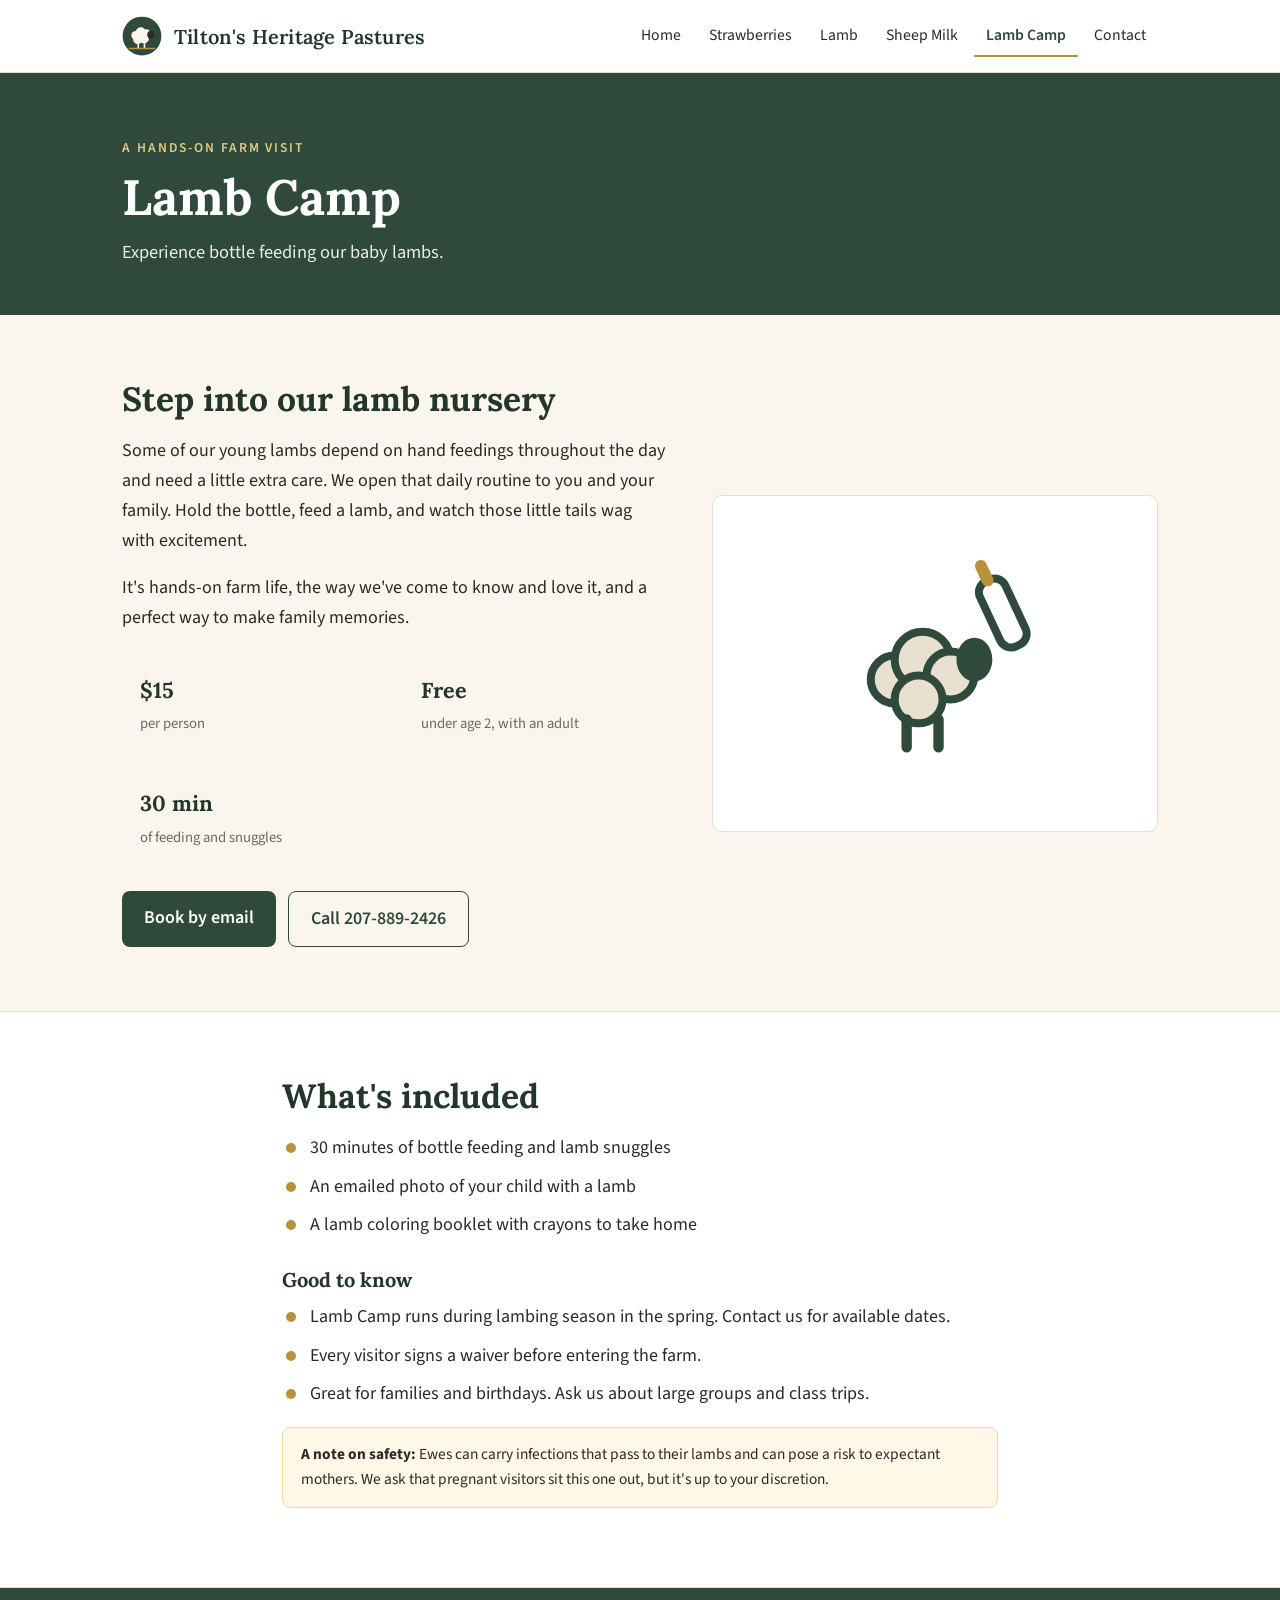
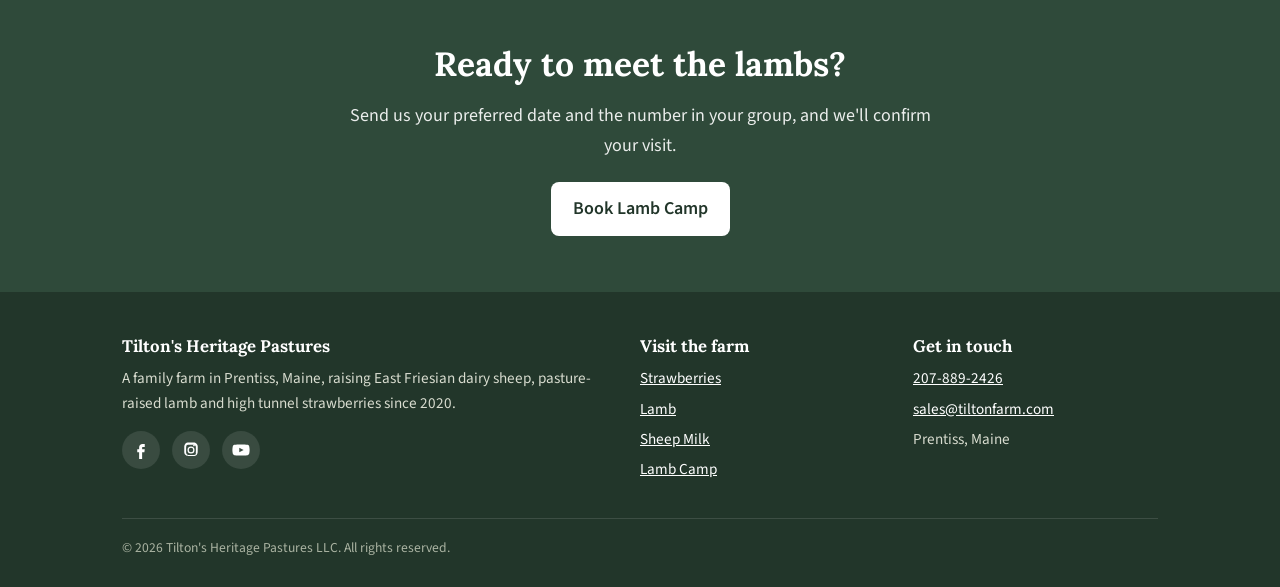
==== lamb-camp.html @ 11d46650 "Launch tiltonfarm.com site Co-Authored-By: Claude Opus 5.5 <noreply@anthropic.com> Claude-Session: h" ====
<!DOCTYPE html>
<html lang="en">
<head>
<meta charset="utf-8">
<meta name="viewport" content="width=device-width, initial-scale=1">
<title>Lamb Camp | Bottle Feed Baby Lambs | Tilton's Heritage Pastures</title>
<meta name="description" content="Bottle feed baby lambs at Lamb Camp at Tilton's Heritage Pastures in Prentiss, Maine. $15 per person.">

<link rel="icon" href="img/favicon.svg" type="image/svg+xml">
<link rel="preconnect" href="https://fonts.googleapis.com"><link rel="preconnect" href="https://fonts.gstatic.com" crossorigin>
<link href="https://fonts.googleapis.com/css2?family=Lora:wght@500;600&family=Source+Sans+3:wght@400;600&display=swap" rel="stylesheet">
<link rel="stylesheet" href="css/style.css">
</head>
<body>
<header class="site-header">
  <div class="wrap">
    <a class="brand" href="index.html"><svg width="40" height="40" viewBox="0 0 64 64" xmlns="http://www.w3.org/2000/svg" aria-hidden="true"><circle cx="32" cy="32" r="31" fill="#2f4a3a"/><g fill="#faf6ee"><circle cx="22" cy="31" r="7"/><circle cx="30" cy="26" r="8"/><circle cx="39" cy="28" r="7"/><circle cx="35" cy="36" r="8"/><circle cx="25" cy="38" r="7"/></g><ellipse cx="46" cy="30" rx="5.5" ry="6.5" fill="#2a2a26"/><g stroke="#faf6ee" stroke-width="2.6" stroke-linecap="round"><path d="M26 44v7M36 44v7"/></g><path d="M12 52h40" stroke="#b8913a" stroke-width="2.4" stroke-linecap="round"/></svg><span>Tilton's Heritage Pastures</span></a>
    <button class="menu-btn" aria-expanded="false" aria-controls="nav">Menu</button>
    <nav class="nav" id="nav"><a href="index.html">Home</a><a href="strawberries.html">Strawberries</a><a href="lamb.html">Lamb</a><a href="sheep-milk.html">Sheep Milk</a><a href="lamb-camp.html" aria-current="page">Lamb Camp</a><a href="contact.html">Contact</a></nav>
  </div>
</header>
<main>
<div class="page-head"><div class="wrap"><span class="eyebrow">A hands-on farm visit</span><h1>Lamb Camp</h1><p>Experience bottle feeding our baby lambs.</p></div></div>
<section>
  <div class="wrap split">
    <div>
      <h2>Step into our lamb nursery</h2>
      <p>Some of our young lambs depend on hand feedings throughout the day and need a little extra care. We open that daily routine to you and your family. Hold the bottle, feed a lamb, and watch those little tails wag with excitement.</p>
      <p>It's hands-on farm life, the way we've come to know and love it, and a perfect way to make family memories.</p>
      <div class="facts">
        <div class="fact"><b>$15</b><span>per person</span></div>
        <div class="fact"><b>Free</b><span>under age 2, with an adult</span></div>
        <div class="fact"><b>30 min</b><span>of feeding and snuggles</span></div>
      </div>
      <div class="actions"><a class="btn" href="mailto:sales@tiltonfarm.com?subject=Lamb%20Camp%20booking">Book by email</a><a class="btn ghost" href="tel:+12078892426">Call 207-889-2426</a></div>
    </div>
    <div class="art"><svg viewBox="0 0 64 64" class="icon" aria-hidden="true"><g fill="#e9e1cf" stroke="#2f4a3a" stroke-width="2"><circle cx="22" cy="36" r="6"/><circle cx="29" cy="31" r="7"/><circle cx="36" cy="35" r="6"/><circle cx="28" cy="41" r="6"/></g><ellipse cx="42" cy="31" rx="4.5" ry="5.5" fill="#2f4a3a"/><path d="M25 46v7M33 46v7" stroke="#2f4a3a" stroke-width="2.6" stroke-linecap="round"/><g transform="rotate(-25 50 20)"><rect x="46" y="10" width="7" height="18" rx="3" fill="#fff" stroke="#2f4a3a" stroke-width="2"/><path d="M49.5 6v4" stroke="#b8913a" stroke-width="3" stroke-linecap="round"/></g></svg></div>
  </div>
</section>
<section class="alt">
  <div class="wrap narrow">
    <h2>What's included</h2>
    <ul class="ticks">
      <li>30 minutes of bottle feeding and lamb snuggles</li>
      <li>An emailed photo of your child with a lamb</li>
      <li>A lamb coloring booklet with crayons to take home</li>
    </ul>
    <h3 style="margin-top:28px">Good to know</h3>
    <ul class="ticks">
      <li>Lamb Camp runs during lambing season in the spring. Contact us for available dates.</li>
      <li>Every visitor signs a waiver before entering the farm.</li>
      <li>Great for families and birthdays. Ask us about large groups and class trips.</li>
    </ul>
    <p class="note"><b>A note on safety:</b> Ewes can carry infections that pass to their lambs and can pose a risk to expectant mothers. We ask that pregnant visitors sit this one out, but it's up to your discretion.</p>
  </div>
</section>
<div class="band"><div class="wrap"><h2>Ready to meet the lambs?</h2><p>Send us your preferred date and the number in your group, and we'll confirm your visit.</p><a class="btn light" href="mailto:sales@tiltonfarm.com?subject=Lamb%20Camp%20booking">Book Lamb Camp</a></div></div>
</main>
<footer class="site-footer">
  <div class="wrap">
    <div class="foot-grid">
      <div>
        <h3>Tilton's Heritage Pastures</h3>
        <p>A family farm in Prentiss, Maine, raising East Friesian dairy sheep, pasture-raised lamb and high tunnel strawberries since 2020.</p>
        <div class="social">
<a href="https://www.facebook.com/Tiltonhp/" aria-label="Facebook" rel="noopener"><svg viewBox="0 0 24 24"><path d="M14 8h3V4h-3c-2.8 0-4.5 1.8-4.5 4.6V11H7v4h2.5v9h4v-9h3l.5-4h-3.5V8.8c0-.5.3-.8.5-.8z"/></svg></a>
<a href="https://www.instagram.com/tiltonfarm" aria-label="Instagram" rel="noopener"><svg viewBox="0 0 24 24"><path d="M12 7.3A4.7 4.7 0 1 0 16.7 12 4.7 4.7 0 0 0 12 7.3zm0 7.7a3 3 0 1 1 3-3 3 3 0 0 1-3 3zm5-8.9a1.1 1.1 0 1 1-1.1-1.1A1.1 1.1 0 0 1 17 6.1zM21 7.5c-.1-1.5-.4-2.8-1.5-3.9S17 2.1 15.5 2C13.9 2 10 2 8.5 2 7 2.1 5.6 2.4 4.5 3.5S3.1 6 3 7.5C3 9.1 3 13 3 14.5c.1 1.5.4 2.8 1.5 3.9S7 19.9 8.5 20h7c1.5-.1 2.8-.4 3.9-1.5s1.4-2.4 1.5-3.9c.1-1.6.1-5.5.1-7.1zm-2 9.3a2.9 2.9 0 0 1-1.6 1.6c-1.1.4-3.8.3-5 .3s-3.9.1-5-.3a2.9 2.9 0 0 1-1.6-1.6c-.4-1.1-.3-3.8-.3-5s-.1-3.9.3-5A2.9 2.9 0 0 1 6.6 5.2c1.1-.4 3.8-.3 5-.3s3.9-.1 5 .3a2.9 2.9 0 0 1 1.6 1.6c.4 1.1.3 3.8.3 5s.1 3.9-.3 5z"/></svg></a>
<a href="https://www.youtube.com/channel/UCOa9P4OxR12sN200_mSr3ZQ" aria-label="YouTube" rel="noopener"><svg viewBox="0 0 24 24"><path d="M23 7.2a3 3 0 0 0-2.1-2.1C19 4.6 12 4.6 12 4.6s-7 0-8.9.5A3 3 0 0 0 1 7.2 31 31 0 0 0 .5 12 31 31 0 0 0 1 16.8a3 3 0 0 0 2.1 2.1c1.9.5 8.9.5 8.9.5s7 0 8.9-.5a3 3 0 0 0 2.1-2.1 31 31 0 0 0 .5-4.8 31 31 0 0 0-.5-4.8zM9.7 15V9l5.8 3z"/></svg></a>
</div>
      </div>
      <div>
        <h3>Visit the farm</h3>
        <ul><li><a href="strawberries.html">Strawberries</a></li><li><a href="lamb.html">Lamb</a></li><li><a href="sheep-milk.html">Sheep Milk</a></li><li><a href="lamb-camp.html">Lamb Camp</a></li></ul>
      </div>
      <div>
        <h3>Get in touch</h3>
        <ul>
          <li><a href="tel:+12078892426">207-889-2426</a></li>
          <li><a href="mailto:sales@tiltonfarm.com">sales@tiltonfarm.com</a></li>
          <li>Prentiss, Maine</li>
        </ul>
      </div>
    </div>
    <div class="copy">&copy; <span id="yr">2026</span> Tilton's Heritage Pastures LLC. All rights reserved.</div>
  </div>
</footer>
<script>
document.getElementById('yr').textContent=new Date().getFullYear();
var b=document.querySelector('.menu-btn'),n=document.getElementById('nav');
if(b){b.addEventListener('click',function(){var o=n.classList.toggle('open');b.setAttribute('aria-expanded',o)})}
</script>
</body>
</html>
---- css/style.css ----
:root{
  --green:#2f4a3a;
  --green-dark:#22362a;
  --cream:#faf6ee;
  --paper:#ffffff;
  --ink:#2a2a26;
  --muted:#6b6a62;
  --wheat:#b8913a;
  --berry:#b33a3a;
  --line:#e6dfcf;
  --radius:10px;
  --serif:"Lora",Georgia,"Times New Roman",serif;
  --sans:"Source Sans 3","Segoe UI",Helvetica,Arial,sans-serif;
}
*{box-sizing:border-box}
html{scroll-behavior:smooth}
body{margin:0;background:var(--cream);color:var(--ink);font-family:var(--sans);font-size:18px;line-height:1.65}
img{max-width:100%;display:block}
a{color:var(--green)}
h1,h2,h3{font-family:var(--serif);color:var(--green-dark);line-height:1.2;margin:0 0 .5em}
h1{font-size:clamp(2rem,4.5vw,3.1rem)}
h2{font-size:clamp(1.6rem,3vw,2.1rem)}
h3{font-size:1.25rem}
p{margin:0 0 1em}
.wrap{max-width:1080px;margin:0 auto;padding:0 22px}
.narrow{max-width:760px}

/* Header */
.site-header{background:var(--paper);border-bottom:1px solid var(--line);position:sticky;top:0;z-index:20}
.site-header .wrap{display:flex;align-items:center;justify-content:space-between;gap:16px;min-height:72px}
.brand{display:flex;align-items:center;gap:12px;text-decoration:none;color:var(--green-dark)}
.brand img{width:40px;height:40px}
.brand span{font-family:var(--serif);font-size:1.25rem;font-weight:600;letter-spacing:.2px}
.nav{display:flex;gap:4px;flex-wrap:wrap}
.nav a{text-decoration:none;color:var(--ink);padding:8px 12px;border-radius:6px;font-size:.98rem}
.nav a:hover{background:var(--cream)}
.nav a[aria-current="page"]{color:var(--green);font-weight:600;box-shadow:inset 0 -2px 0 var(--wheat);border-radius:0}
.menu-btn{display:none;background:none;border:1px solid var(--line);border-radius:6px;padding:8px 12px;font:inherit;cursor:pointer}
@media (max-width:860px){
  .menu-btn{display:block}
  .nav{display:none;position:absolute;left:0;right:0;top:72px;background:var(--paper);flex-direction:column;padding:8px 16px 16px;border-bottom:1px solid var(--line)}
  .nav.open{display:flex}
  .nav a{padding:12px 8px;border-bottom:1px solid var(--line)}
}

/* Hero */
.hero{position:relative;min-height:62vh;background-position:70% 40%!important;display:flex;align-items:flex-end;color:#fff;background:#3c4a3e center/cover no-repeat}
.hero::after{content:"";position:absolute;inset:0;background:linear-gradient(90deg,rgba(20,30,22,.78) 0%,rgba(20,30,22,.45) 45%,rgba(20,30,22,.05) 75%),linear-gradient(180deg,rgba(0,0,0,0) 50%,rgba(20,30,22,.5))}
.hero .wrap{width:100%;position:relative;z-index:1;padding-bottom:56px;padding-top:120px}
.hero h1{color:#fff;margin-bottom:.25em}
.hero p{font-size:1.2rem;max-width:620px;opacity:.95}
.page-head{background:var(--green);color:#fff;padding:64px 0 48px}
.page-head h1{color:#fff;margin-bottom:.2em}
.page-head p{opacity:.9;font-size:1.15rem;margin:0;max-width:640px}
.eyebrow{font-size:.85rem;letter-spacing:.14em;text-transform:uppercase;color:var(--wheat);font-weight:600;margin-bottom:.6em;display:block}
.page-head .eyebrow{color:#e3c983}

/* Sections */
section{padding:64px 0}
section.alt{background:var(--paper);border-top:1px solid var(--line);border-bottom:1px solid var(--line)}
.grid{display:grid;gap:22px}
.cards{grid-template-columns:repeat(auto-fit,minmax(220px,1fr))}
.card{background:var(--paper);border:1px solid var(--line);border-radius:var(--radius);padding:26px 22px;text-decoration:none;color:inherit;display:flex;flex-direction:column;transition:transform .15s,box-shadow .15s}
a.card:hover{transform:translateY(-3px);box-shadow:0 10px 24px rgba(40,50,40,.08)}
.card .icon{width:56px;height:56px;margin-bottom:14px}
.card p{color:var(--muted);font-size:.98rem;flex:1}
.card .more{color:var(--green);font-weight:600;font-size:.95rem}
.split{display:grid;grid-template-columns:1.1fr .9fr;gap:44px;align-items:center}
@media (max-width:820px){.split{grid-template-columns:1fr}}
.photo{border-radius:var(--radius);overflow:hidden;box-shadow:0 12px 28px rgba(40,50,40,.12)}
.art{background:var(--paper);border:1px solid var(--line);border-radius:var(--radius);padding:40px;display:flex;align-items:center;justify-content:center}
.art svg{width:min(260px,70%);height:auto}
.verse{font-family:var(--serif);font-style:italic;font-size:1.2rem;color:var(--green-dark);border-left:3px solid var(--wheat);padding:4px 0 4px 20px;margin:28px 0 0}
.verse cite{display:block;font-style:normal;font-family:var(--sans);font-size:.9rem;color:var(--muted);margin-top:6px}
ul.ticks{list-style:none;padding:0;margin:0 0 1em}
ul.ticks li{padding-left:28px;position:relative;margin-bottom:.5em}
ul.ticks li::before{content:"";position:absolute;left:4px;top:.55em;width:10px;height:10px;border-radius:50%;background:var(--wheat)}
.facts{display:grid;grid-template-columns:repeat(auto-fit,minmax(180px,1fr));gap:16px;margin:24px 0}
.fact{background:var(--cream);border-radius:8px;padding:16px 18px}
.fact b{display:block;font-family:var(--serif);font-size:1.35rem;color:var(--green-dark)}
.fact span{color:var(--muted);font-size:.92rem}
.note{background:#fff8e6;border:1px solid #ecd9a6;border-radius:8px;padding:14px 18px;font-size:.96rem}

/* Buttons */
.btn{display:inline-block;background:var(--green);color:#fff;text-decoration:none;padding:12px 22px;border-radius:8px;font-weight:600;border:0;font:inherit;font-weight:600;cursor:pointer}
.btn:hover{background:var(--green-dark)}
.btn.light{background:#fff;color:var(--green-dark)}
.btn.ghost{background:transparent;color:var(--green);border:1.5px solid var(--green)}
.actions{display:flex;gap:12px;flex-wrap:wrap;margin-top:18px}

/* CTA band */
.band{background:var(--green);color:#fff;text-align:center;padding:56px 0}
.band h2{color:#fff}
.band p{opacity:.9;max-width:600px;margin:0 auto 1.2em}

/* Footer */
.site-footer{background:var(--green-dark);color:#d8dccf;padding:44px 0 28px;font-size:.95rem}
.site-footer a{color:#fff}
.foot-grid{display:grid;grid-template-columns:2fr 1fr 1fr;gap:28px}
@media (max-width:720px){.foot-grid{grid-template-columns:1fr}}
.site-footer h3{color:#fff;font-size:1.05rem;margin-bottom:.6em}
.site-footer ul{list-style:none;padding:0;margin:0}
.site-footer li{margin-bottom:.35em}
.social{display:flex;gap:12px;margin-top:10px}
.social a{display:inline-flex;width:38px;height:38px;border-radius:50%;background:rgba(255,255,255,.1);align-items:center;justify-content:center}
.social svg{width:18px;height:18px;fill:#fff}
.copy{border-top:1px solid rgba(255,255,255,.12);margin-top:30px;padding-top:18px;font-size:.85rem;color:#aab3a2}

/* Forms (letter of intent) */
form .row{display:grid;grid-template-columns:1fr 1fr;gap:16px}
@media (max-width:640px){form .row{grid-template-columns:1fr}}
label{display:block;font-weight:600;font-size:.95rem;margin-bottom:4px}
input,select,textarea{width:100%;font:inherit;font-size:1rem;padding:10px 12px;border:1px solid #cfc7b4;border-radius:8px;background:#fff;color:var(--ink)}
input:focus,select:focus,textarea:focus{outline:2px solid var(--wheat);border-color:var(--wheat)}
.field{margin-bottom:16px}
.hint{font-size:.85rem;color:var(--muted);font-weight:400}
table.products{width:100%;border-collapse:collapse;margin:8px 0 18px;background:#fff}
table.products th,table.products td{border:1px solid var(--line);padding:10px;text-align:left;vertical-align:top;font-size:.96rem}
table.products th{background:var(--cream);font-weight:600}
table.products input{padding:8px}
@media (max-width:640px){
  table.products thead{display:none}
  table.products tr{display:block;border:1px solid var(--line);margin-bottom:12px}
  table.products td{display:block;border:0;border-bottom:1px solid var(--line)}
  table.products td::before{content:attr(data-label);display:block;font-weight:600;font-size:.85rem;color:var(--muted)}
}
.check{display:flex;gap:10px;align-items:flex-start;font-weight:400}
.check input{width:auto;margin-top:6px}
.letter{background:#fff;border:1px solid var(--line);border-radius:var(--radius);padding:44px;font-family:var(--serif);font-size:16px;line-height:1.6}
.letter h2{font-size:1.5rem;text-align:center}
.letter .head{text-align:center;margin-bottom:24px;font-family:var(--sans);font-size:.92rem;color:var(--muted)}
.letter table{width:100%;border-collapse:collapse;font-family:var(--sans);font-size:.9rem;margin:10px 0 18px}
.letter th,.letter td{border:1px solid #bbb;padding:7px 9px;text-align:left}
.sig{font-family:"Brush Script MT","Segoe Script",cursive;font-size:1.6rem}
.hidden{display:none}

@media print{
  .site-header,.site-footer,.no-print,.page-head{display:none!important}
  body{background:#fff;font-size:12pt}
  section{padding:0}
  .letter{border:0;padding:0}
}
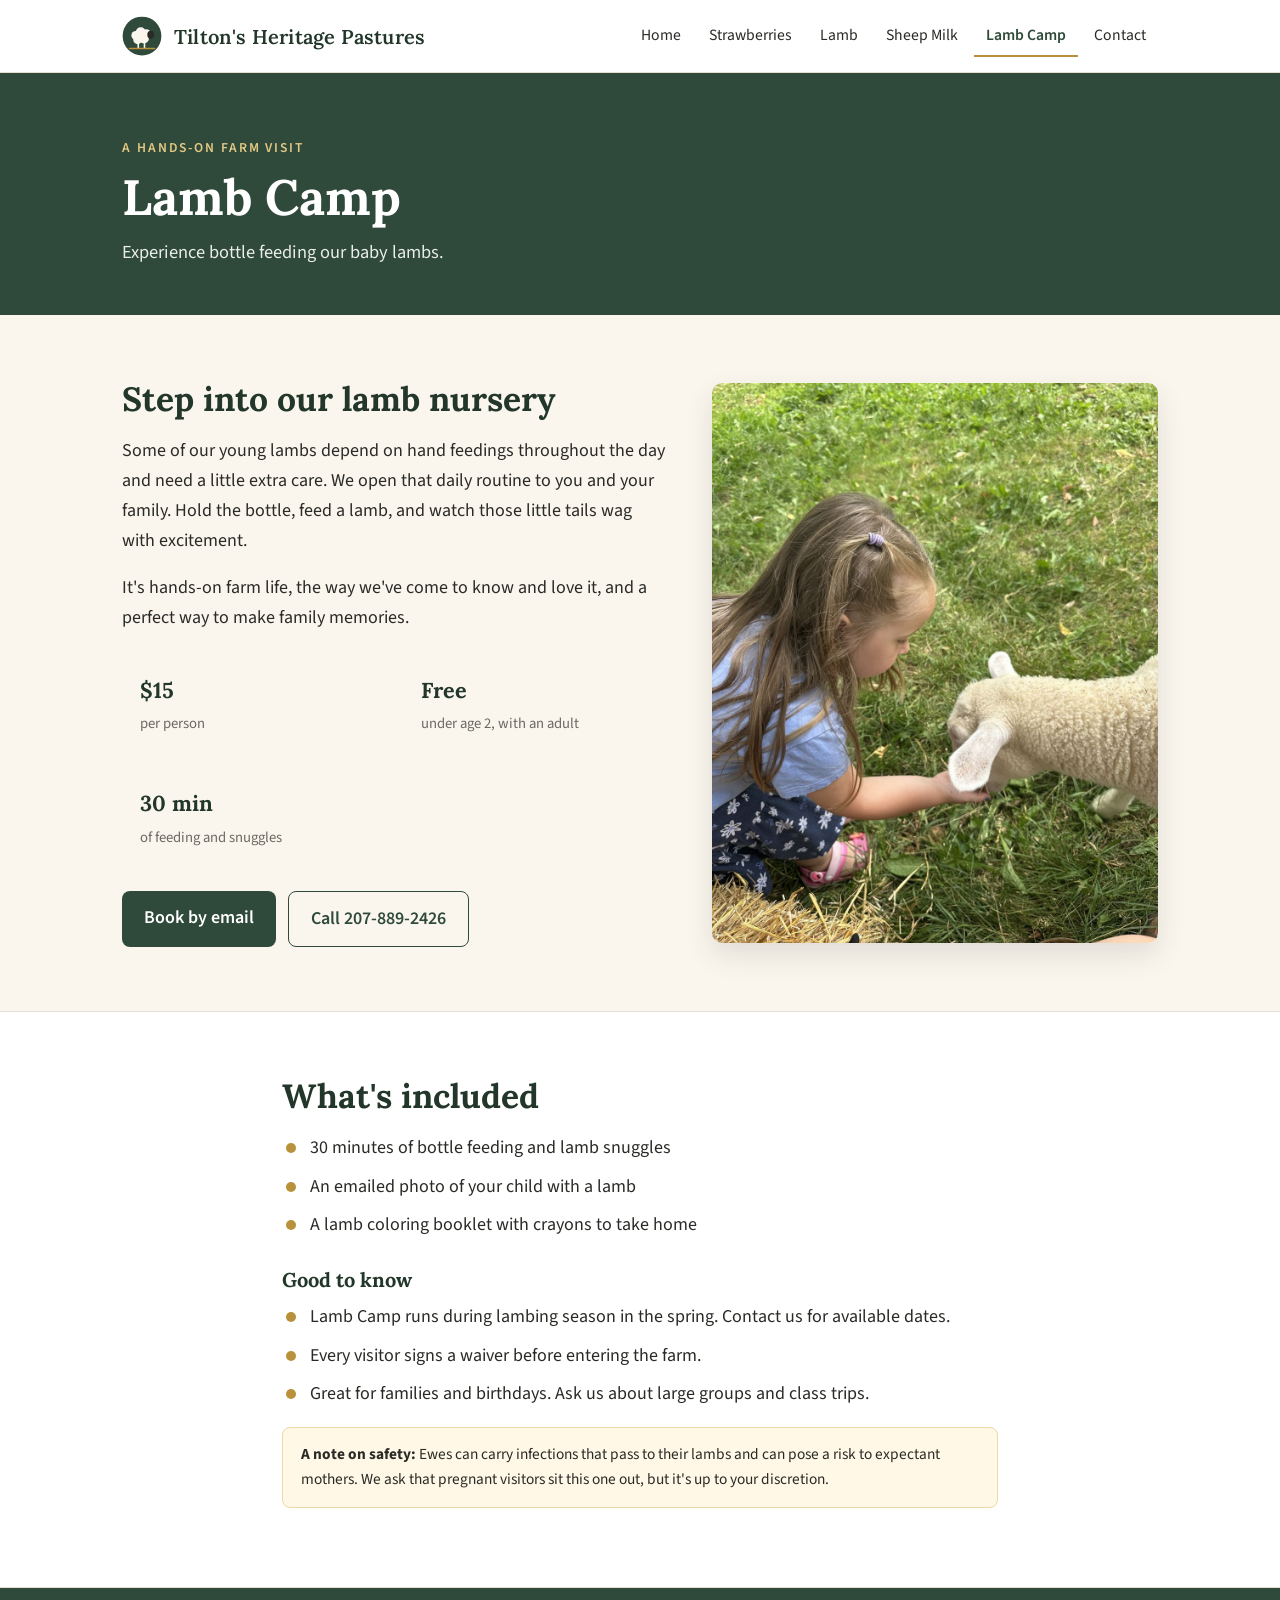
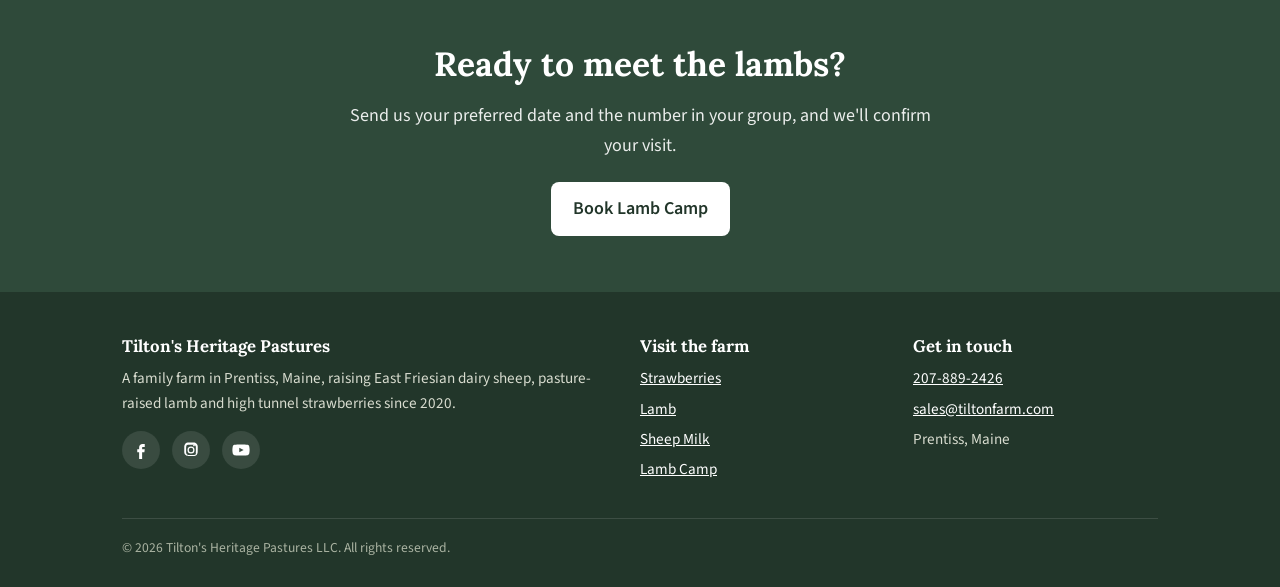
==== commit 232e815a: "Add farm photos to Lamb Camp, Sheep Milk, Lamb and Home pages Co-Authored-By: Claude Opus 5.5 <norep" ====
--- a/lamb-camp.html
+++ b/lamb-camp.html
@@ -34,7 +34,7 @@
       </div>
       <div class="actions"><a class="btn" href="mailto:sales@tiltonfarm.com?subject=Lamb%20Camp%20booking">Book by email</a><a class="btn ghost" href="tel:+12078892426">Call 207-889-2426</a></div>
     </div>
-    <div class="art"><svg viewBox="0 0 64 64" class="icon" aria-hidden="true"><g fill="#e9e1cf" stroke="#2f4a3a" stroke-width="2"><circle cx="22" cy="36" r="6"/><circle cx="29" cy="31" r="7"/><circle cx="36" cy="35" r="6"/><circle cx="28" cy="41" r="6"/></g><ellipse cx="42" cy="31" rx="4.5" ry="5.5" fill="#2f4a3a"/><path d="M25 46v7M33 46v7" stroke="#2f4a3a" stroke-width="2.6" stroke-linecap="round"/><g transform="rotate(-25 50 20)"><rect x="46" y="10" width="7" height="18" rx="3" fill="#fff" stroke="#2f4a3a" stroke-width="2"/><path d="M49.5 6v4" stroke="#b8913a" stroke-width="3" stroke-linecap="round"/></g></svg></div>
+    <div class="photo"><img src="img/lamb-camp-feeding.jpg" alt="A young visitor feeding one of our lambs at Lamb Camp" loading="lazy"></div>
   </div>
 </section>
 <section class="alt">
--- a/css/style.css
+++ b/css/style.css
@@ -68,6 +68,7 @@
 .split{display:grid;grid-template-columns:1.1fr .9fr;gap:44px;align-items:center}
 @media (max-width:820px){.split{grid-template-columns:1fr}}
 .photo{border-radius:var(--radius);overflow:hidden;box-shadow:0 12px 28px rgba(40,50,40,.12)}
+.photo img{width:100%;max-height:560px;object-fit:cover}
 .art{background:var(--paper);border:1px solid var(--line);border-radius:var(--radius);padding:40px;display:flex;align-items:center;justify-content:center}
 .art svg{width:min(260px,70%);height:auto}
 .verse{font-family:var(--serif);font-style:italic;font-size:1.2rem;color:var(--green-dark);border-left:3px solid var(--wheat);padding:4px 0 4px 20px;margin:28px 0 0}
